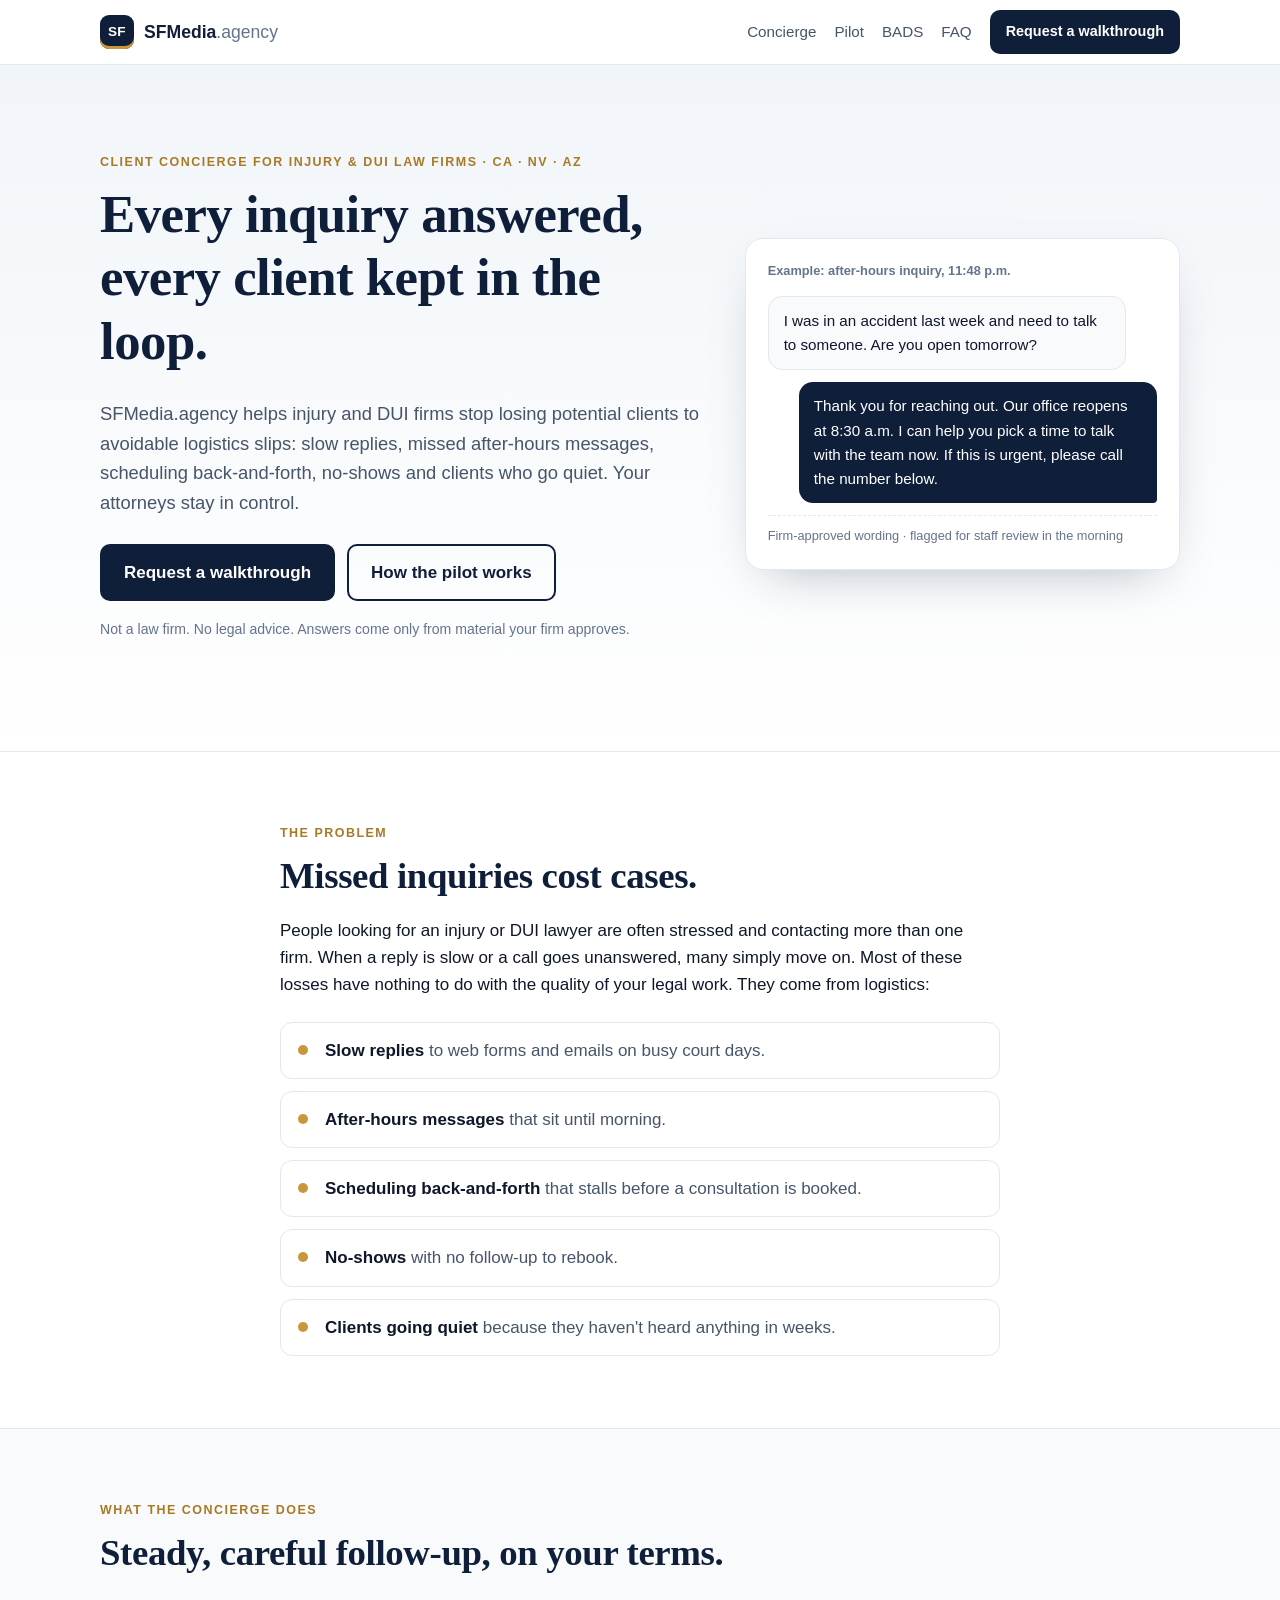
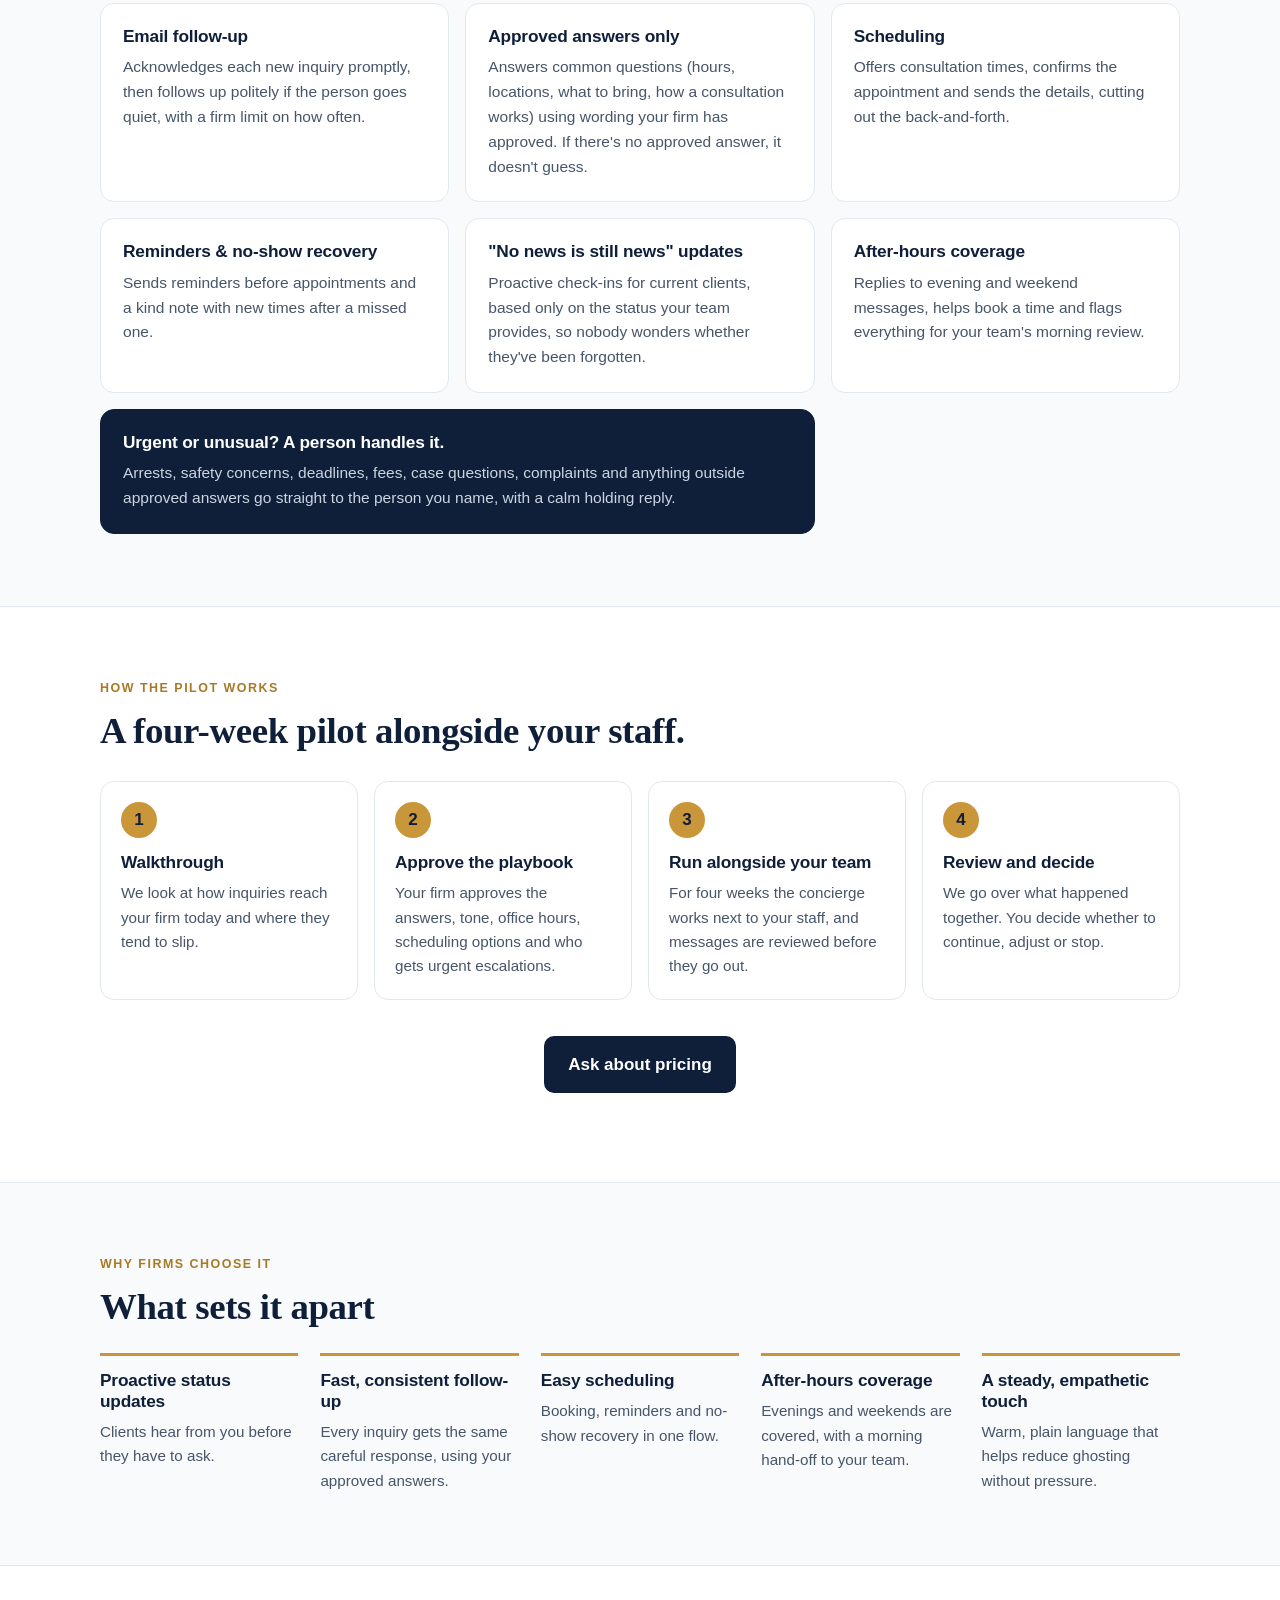
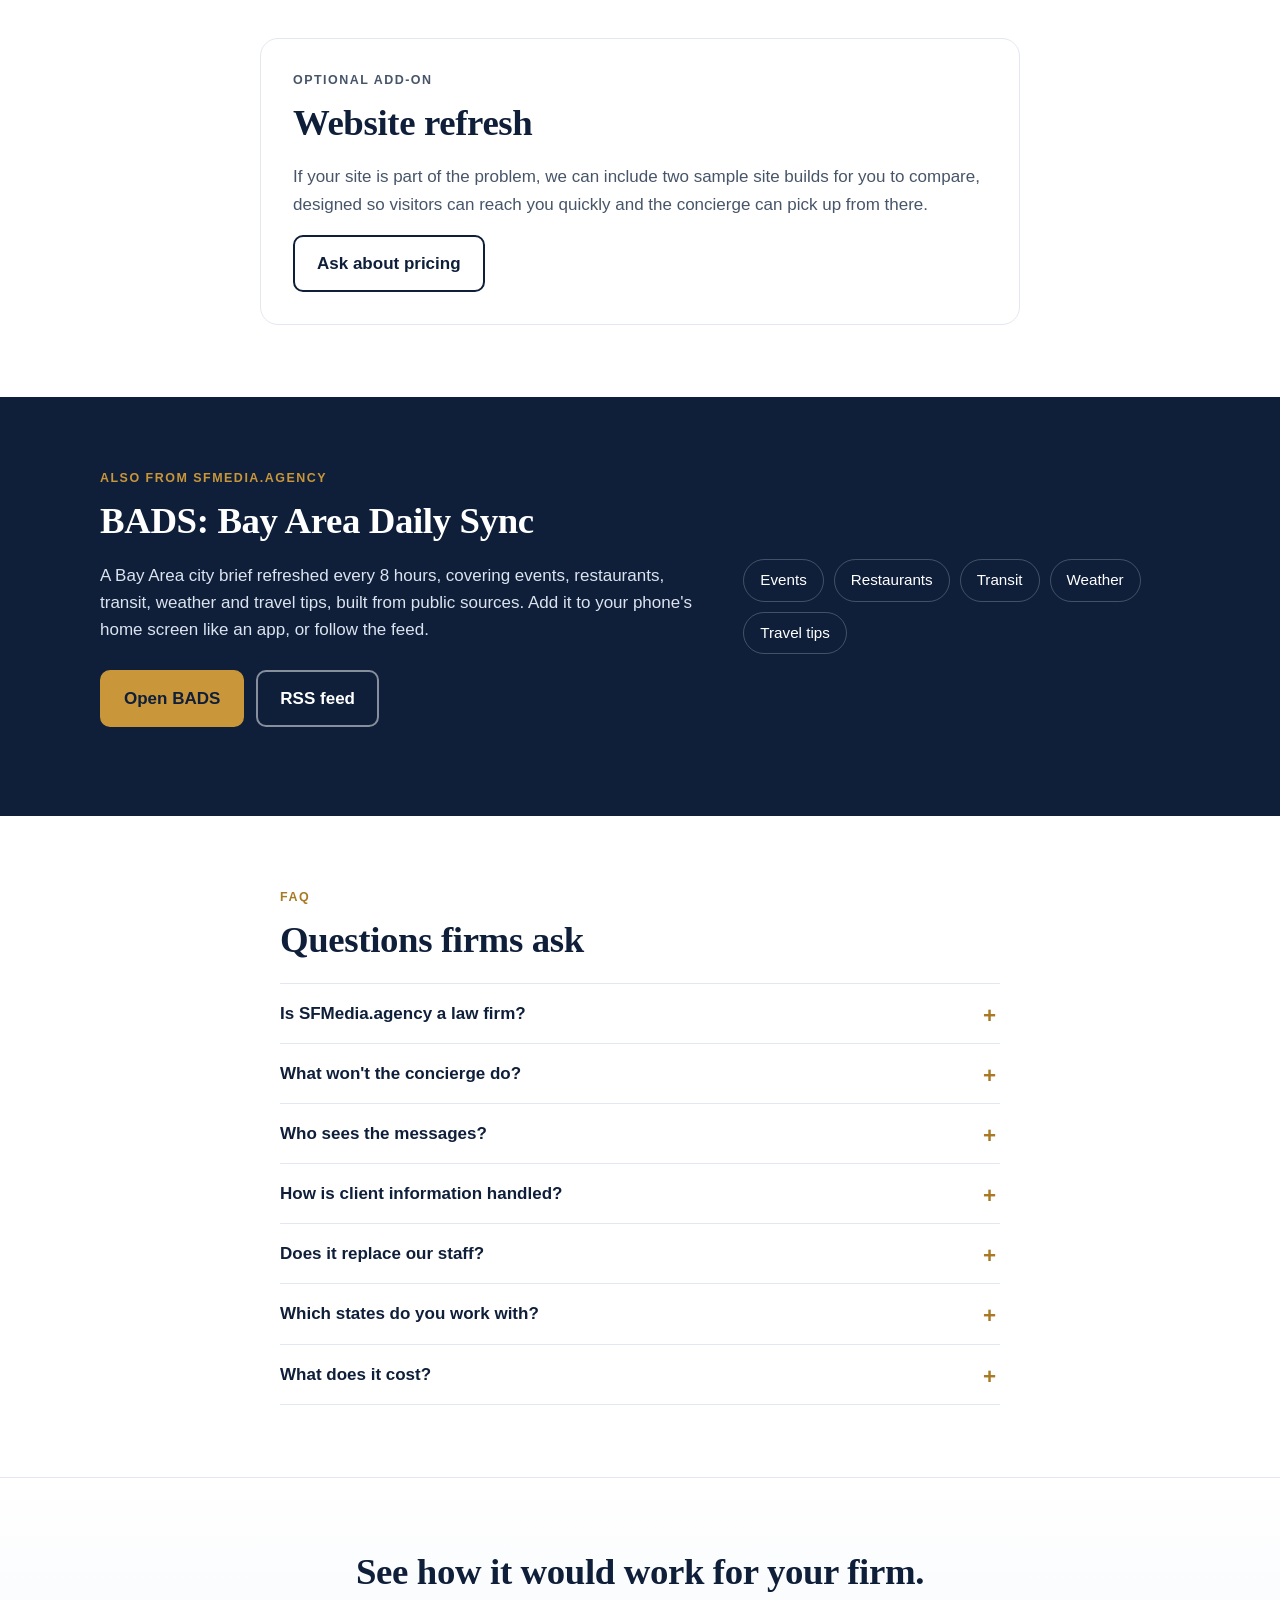
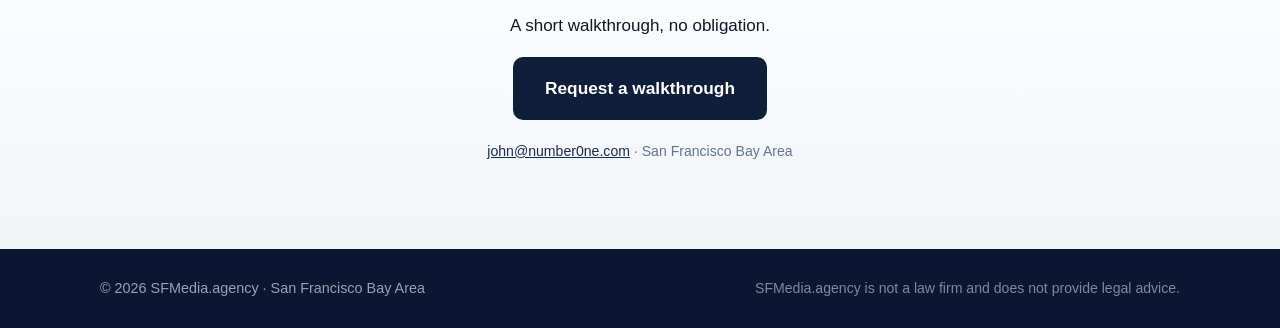
==== index.html @ b38d039f "SFMedia.agency site: concierge for injury & DUI firms, BADS" ====
<!doctype html>
<html lang="en">
<head>
<meta charset="utf-8">
<meta name="viewport" content="width=device-width, initial-scale=1">
<title>SFMedia.agency | Client concierge for injury and DUI law firms</title>
<meta name="description" content="SFMedia.agency runs a client concierge for injury and DUI law firms in California, Nevada and Arizona: fast follow-up with firm-approved answers, scheduling, reminders, no-show recovery, after-hours coverage and proactive status updates.">
<link rel="canonical" href="https://sfmedia.agency/">
<meta name="theme-color" content="#0f1f3a">
<meta property="og:type" content="website">
<meta property="og:site_name" content="SFMedia.agency">
<meta property="og:title" content="SFMedia.agency | Client concierge for injury and DUI law firms">
<meta property="og:description" content="Fewer missed inquiries, fewer no-shows, steadier client communication. Firm-approved answers, attorneys stay in control.">
<meta property="og:url" content="https://sfmedia.agency/">
<meta property="og:image" content="https://sfmedia.agency/assets/og-image.png">
<meta property="og:image:width" content="1200">
<meta property="og:image:height" content="630">
<meta name="twitter:card" content="summary_large_image">
<meta name="twitter:title" content="SFMedia.agency | Client concierge for injury and DUI law firms">
<meta name="twitter:description" content="Fewer missed inquiries, fewer no-shows, steadier client communication.">
<meta name="twitter:image" content="https://sfmedia.agency/assets/og-image.png">
<link rel="icon" href="/favicon.svg" type="image/svg+xml">
<link rel="icon" href="/favicon-32.png" sizes="32x32" type="image/png">
<link rel="apple-touch-icon" href="/apple-touch-icon.png">
<link rel="stylesheet" href="/assets/style.css">
<script type="application/ld+json">{"@context":"https://schema.org","@type":"Organization","name":"SFMedia.agency","url":"https://sfmedia.agency/","email":"mailto:john@number0ne.com","areaServed":["California","Nevada","Arizona"],"address":{"@type":"PostalAddress","addressRegion":"CA","addressLocality":"San Francisco Bay Area"}}</script>
</head>
<body>
<a class="skip" href="#main">Skip to content</a>
<header class="site-header">
  <div class="wrap nav">
    <a class="brand" href="/" aria-label="SFMedia.agency home"><span class="mark" aria-hidden="true">SF</span><span>SFMedia<span class="dim">.agency</span></span></a>
    <nav aria-label="Main">
      <a href="#concierge">Concierge</a>
      <a href="#pilot">Pilot</a>
      <a href="#bads">BADS</a>
      <a href="#faq">FAQ</a>
      <a class="btn btn-sm" href="mailto:john@number0ne.com?subject=Walkthrough%20request%3A%20client%20concierge">Request a walkthrough</a>
    </nav>
  </div>
</header>

<main id="main">
<section class="hero">
  <div class="wrap hero-grid">
    <div>
      <p class="eyebrow">Client concierge for injury &amp; DUI law firms &middot; CA &middot; NV &middot; AZ</p>
      <h1>Every inquiry answered, every client kept in the loop.</h1>
      <p class="lead">SFMedia.agency helps injury and DUI firms stop losing potential clients to avoidable logistics slips: slow replies, missed after-hours messages, scheduling back-and-forth, no-shows and clients who go quiet. Your attorneys stay in control.</p>
      <div class="cta-row">
        <a class="btn" href="mailto:john@number0ne.com?subject=Walkthrough%20request%3A%20client%20concierge&amp;body=Firm%20name%3A%0AState(s)%3A%0ABest%20time%20to%20talk%3A%0A">Request a walkthrough</a>
        <a class="btn btn-ghost" href="#pilot">How the pilot works</a>
      </div>
      <p class="fine">Not a law firm. No legal advice. Answers come only from material your firm approves.</p>
    </div>
    <aside class="hero-card" aria-label="Example of a concierge reply">
      <p class="card-label">Example: after-hours inquiry, 11:48 p.m.</p>
      <div class="bubble in">I was in an accident last week and need to talk to someone. Are you open tomorrow?</div>
      <div class="bubble out">Thank you for reaching out. Our office reopens at 8:30 a.m. I can help you pick a time to talk with the team now. If this is urgent, please call the number below.</div>
      <p class="card-foot">Firm-approved wording &middot; flagged for staff review in the morning</p>
    </aside>
  </div>
</section>

<section id="problem" class="section">
  <div class="wrap narrow">
    <p class="eyebrow">The problem</p>
    <h2>Missed inquiries cost cases.</h2>
    <p>People looking for an injury or DUI lawyer are often stressed and contacting more than one firm. When a reply is slow or a call goes unanswered, many simply move on. Most of these losses have nothing to do with the quality of your legal work. They come from logistics:</p>
    <ul class="grid-list">
      <li><strong>Slow replies</strong> to web forms and emails on busy court days.</li>
      <li><strong>After-hours messages</strong> that sit until morning.</li>
      <li><strong>Scheduling back-and-forth</strong> that stalls before a consultation is booked.</li>
      <li><strong>No-shows</strong> with no follow-up to rebook.</li>
      <li><strong>Clients going quiet</strong> because they haven't heard anything in weeks.</li>
    </ul>
  </div>
</section>

<section id="concierge" class="section alt">
  <div class="wrap">
    <p class="eyebrow">What the concierge does</p>
    <h2>Steady, careful follow-up, on your terms.</h2>
    <div class="cards">
      <article class="card"><h3>Email follow-up</h3><p>Acknowledges each new inquiry promptly, then follows up politely if the person goes quiet, with a firm limit on how often.</p></article>
      <article class="card"><h3>Approved answers only</h3><p>Answers common questions (hours, locations, what to bring, how a consultation works) using wording your firm has approved. If there's no approved answer, it doesn't guess.</p></article>
      <article class="card"><h3>Scheduling</h3><p>Offers consultation times, confirms the appointment and sends the details, cutting out the back-and-forth.</p></article>
      <article class="card"><h3>Reminders &amp; no-show recovery</h3><p>Sends reminders before appointments and a kind note with new times after a missed one.</p></article>
      <article class="card"><h3>"No news is still news" updates</h3><p>Proactive check-ins for current clients, based only on the status your team provides, so nobody wonders whether they've been forgotten.</p></article>
      <article class="card"><h3>After-hours coverage</h3><p>Replies to evening and weekend messages, helps book a time and flags everything for your team's morning review.</p></article>
      <article class="card highlight"><h3>Urgent or unusual? A person handles it.</h3><p>Arrests, safety concerns, deadlines, fees, case questions, complaints and anything outside approved answers go straight to the person you name, with a calm holding reply.</p></article>
    </div>
  </div>
</section>

<section id="pilot" class="section">
  <div class="wrap">
    <p class="eyebrow">How the pilot works</p>
    <h2>A four-week pilot alongside your staff.</h2>
    <ol class="steps">
      <li><span class="num">1</span><div><h3>Walkthrough</h3><p>We look at how inquiries reach your firm today and where they tend to slip.</p></div></li>
      <li><span class="num">2</span><div><h3>Approve the playbook</h3><p>Your firm approves the answers, tone, office hours, scheduling options and who gets urgent escalations.</p></div></li>
      <li><span class="num">3</span><div><h3>Run alongside your team</h3><p>For four weeks the concierge works next to your staff, and messages are reviewed before they go out.</p></div></li>
      <li><span class="num">4</span><div><h3>Review and decide</h3><p>We go over what happened together. You decide whether to continue, adjust or stop.</p></div></li>
    </ol>
    <p class="center"><a class="btn" href="mailto:john@number0ne.com?subject=Pilot%20question%3A%20client%20concierge">Ask about pricing</a></p>
  </div>
</section>

<section id="why" class="section alt">
  <div class="wrap">
    <p class="eyebrow">Why firms choose it</p>
    <h2>What sets it apart</h2>
    <div class="diff">
      <div><h3>Proactive status updates</h3><p>Clients hear from you before they have to ask.</p></div>
      <div><h3>Fast, consistent follow-up</h3><p>Every inquiry gets the same careful response, using your approved answers.</p></div>
      <div><h3>Easy scheduling</h3><p>Booking, reminders and no-show recovery in one flow.</p></div>
      <div><h3>After-hours coverage</h3><p>Evenings and weekends are covered, with a morning hand-off to your team.</p></div>
      <div><h3>A steady, empathetic touch</h3><p>Warm, plain language that helps reduce ghosting without pressure.</p></div>
    </div>
  </div>
</section>

<section id="websites" class="section">
  <div class="wrap narrow addon">
    <p class="eyebrow">Optional add-on</p>
    <h2>Website refresh</h2>
    <p>If your site is part of the problem, we can include two sample site builds for you to compare, designed so visitors can reach you quickly and the concierge can pick up from there.</p>
    <a class="btn btn-ghost" href="mailto:john@number0ne.com?subject=Website%20add-on%20question">Ask about pricing</a>
  </div>
</section>

<section id="bads" class="section dark">
  <div class="wrap bads">
    <div>
      <p class="eyebrow light">Also from SFMedia.agency</p>
      <h2>BADS: Bay Area Daily Sync</h2>
      <p>A Bay Area city brief refreshed every 8 hours, covering events, restaurants, transit, weather and travel tips, built from public sources. Add it to your phone's home screen like an app, or follow the feed.</p>
      <div class="cta-row">
        <a class="btn btn-light" href="https://bads.venuex.net/">Open BADS</a>
        <a class="btn btn-ghost-light" href="https://bads.venuex.net/feed.xml">RSS feed</a>
      </div>
    </div>
    <ul class="bads-list">
      <li>Events</li><li>Restaurants</li><li>Transit</li><li>Weather</li><li>Travel tips</li>
    </ul>
  </div>
</section>

<section id="faq" class="section">
  <div class="wrap narrow">
    <p class="eyebrow">FAQ</p>
    <h2>Questions firms ask</h2>
    <details><summary>Is SFMedia.agency a law firm?</summary><p>No. SFMedia.agency is not a law firm and does not give legal advice. The concierge handles communication logistics; your firm's attorneys stay in control of every legal matter.</p></details>
    <details><summary>What won't the concierge do?</summary><p>It won't give legal advice, evaluate cases, predict outcomes, discuss fees or retainer terms, or mention deadlines. It won't claim to be an attorney or staff member, and it says it is an automated assistant if asked. Anything like that goes to a person at your firm.</p></details>
    <details><summary>Who sees the messages?</summary><p>Your firm's designated staff and the SFMedia.agency team running your pilot. During the pilot, messages are reviewed before they go out. Every action is logged so your firm can see what was sent and when.</p></details>
    <details><summary>How is client information handled?</summary><p>The concierge only contacts people who reached out to your firm or are your current clients, and it stops immediately when someone asks. It uses only the information needed to reply and schedule. We'll walk through how data is stored and accessed during the walkthrough so your firm can confirm it fits your own policies and bar rules.</p></details>
    <details><summary>Does it replace our staff?</summary><p>No. It runs alongside your team, handles routine follow-up and hands anything urgent or unusual to a person.</p></details>
    <details><summary>Which states do you work with?</summary><p>Injury and DUI firms in California, Nevada and Arizona.</p></details>
    <details><summary>What does it cost?</summary><p>Pricing depends on your firm's volume and setup. <a href="mailto:john@number0ne.com?subject=Pricing%20question%3A%20client%20concierge">Ask about pricing</a>.</p></details>
  </div>
</section>

<section id="contact" class="section contact">
  <div class="wrap narrow center">
    <h2>See how it would work for your firm.</h2>
    <p>A short walkthrough, no obligation.</p>
    <a class="btn btn-lg" href="mailto:john@number0ne.com?subject=Walkthrough%20request%3A%20client%20concierge&amp;body=Firm%20name%3A%0AState(s)%3A%0ABest%20time%20to%20talk%3A%0A">Request a walkthrough</a>
    <p class="fine"><a href="mailto:john@number0ne.com">john@number0ne.com</a> &middot; San Francisco Bay Area</p>
  </div>
</section>
</main>

<footer class="site-footer">
  <div class="wrap foot">
    <p>&copy; 2026 SFMedia.agency &middot; San Francisco Bay Area</p>
    <p class="fine">SFMedia.agency is not a law firm and does not provide legal advice.</p>
  </div>
</footer>
</body>
</html>
---- assets/style.css ----
:root{--navy:#0f1f3a;--navy2:#172b4d;--slate:#475569;--slate2:#64748b;--line:#e2e8f0;--bg:#f8fafc;--ink:#0f172a;--accent:#c9963a;--accent-d:#a87a26;--r:14px}
*{box-sizing:border-box}
html{scroll-behavior:smooth;-webkit-text-size-adjust:100%}
body{margin:0;font-family:-apple-system,BlinkMacSystemFont,"Segoe UI",Roboto,"Helvetica Neue",Arial,sans-serif;color:var(--ink);background:#fff;line-height:1.6;font-size:17px}
h1,h2,h3{line-height:1.2;margin:0 0 .5em;color:var(--navy);letter-spacing:-.01em}
h1{font-family:Georgia,"Times New Roman",serif;font-size:clamp(2rem,5.5vw,3.3rem);font-weight:700}
h2{font-family:Georgia,"Times New Roman",serif;font-size:clamp(1.6rem,3.6vw,2.3rem)}
h3{font-size:1.08rem}
p{margin:0 0 1em}
a{color:var(--navy2)}
.wrap{max-width:1120px;margin:0 auto;padding:0 20px}
.narrow{max-width:760px}
.center{text-align:center}
.skip{position:absolute;left:-999px}.skip:focus{left:10px;top:10px;background:#fff;padding:8px;z-index:9}
.site-header{position:sticky;top:0;z-index:5;background:rgba(255,255,255,.94);backdrop-filter:saturate(1.4) blur(8px);border-bottom:1px solid var(--line)}
.nav{display:flex;align-items:center;justify-content:space-between;gap:12px;min-height:64px}
.brand{display:flex;align-items:center;gap:10px;font-weight:700;color:var(--navy);text-decoration:none;font-size:1.1rem}
.brand .dim{color:var(--slate2);font-weight:500}
.mark{display:inline-grid;place-items:center;width:34px;height:34px;border-radius:9px;background:var(--navy);color:#fff;font-size:.85rem;letter-spacing:.02em;box-shadow:inset 0 -3px 0 var(--accent)}
nav{display:flex;align-items:center;gap:18px}
nav a{color:var(--slate);text-decoration:none;font-size:.95rem}
nav a:hover{color:var(--navy)}
nav a:not(.btn){display:none}
@media(min-width:820px){nav a:not(.btn){display:inline}}
.btn{display:inline-block;background:var(--navy);color:#fff;text-decoration:none;font-weight:600;padding:13px 22px;border-radius:10px;border:2px solid var(--navy);transition:background .15s,border-color .15s}
.btn:hover{background:var(--navy2);border-color:var(--navy2)}
.btn-sm{padding:8px 14px;font-size:.9rem;color:#fff!important}
.btn-lg{padding:16px 30px;font-size:1.08rem}
.btn-ghost{background:transparent;color:var(--navy)}
.btn-ghost:hover{background:var(--bg);border-color:var(--navy)}
.btn-light{background:var(--accent);border-color:var(--accent);color:var(--navy)}
.btn-light:hover{background:#d8a64a;border-color:#d8a64a}
.btn-ghost-light{background:transparent;border-color:rgba(255,255,255,.5);color:#fff}
.btn-ghost-light:hover{border-color:#fff;background:rgba(255,255,255,.06)}
.cta-row{display:flex;flex-wrap:wrap;gap:12px;margin:1.6em 0 1em}
.eyebrow{text-transform:uppercase;letter-spacing:.12em;font-size:.78rem;font-weight:700;color:var(--accent-d);margin-bottom:.8em}
.eyebrow.light{color:var(--accent)}
.fine{font-size:.88rem;color:var(--slate2)}
.lead{font-size:1.15rem;color:var(--slate)}
.hero{background:linear-gradient(180deg,#f1f5f9 0%,#fff 100%);padding:56px 0 64px;border-bottom:1px solid var(--line)}
.hero-grid{display:grid;gap:40px;align-items:center}
@media(min-width:900px){.hero-grid{grid-template-columns:1.25fr .9fr}.hero{padding:88px 0 96px}}
.hero-card{background:#fff;border:1px solid var(--line);border-radius:18px;padding:22px;box-shadow:0 20px 50px -24px rgba(15,31,58,.35)}
.card-label{font-size:.8rem;font-weight:600;color:var(--slate2);margin-bottom:14px}
.bubble{padding:12px 15px;border-radius:14px;margin-bottom:12px;font-size:.95rem;max-width:92%}
.bubble.in{background:var(--bg);border:1px solid var(--line);color:var(--ink)}
.bubble.out{background:var(--navy);color:#fff;margin-left:auto;border-bottom-right-radius:4px}
.card-foot{font-size:.8rem;color:var(--slate2);margin:6px 0 0;border-top:1px dashed var(--line);padding-top:10px}
.section{padding:72px 0}
.section.alt{background:var(--bg);border-top:1px solid var(--line);border-bottom:1px solid var(--line)}
.grid-list{list-style:none;padding:0;margin:1.4em 0 0;display:grid;gap:12px}
.grid-list li{padding:14px 16px 14px 44px;border:1px solid var(--line);border-radius:12px;position:relative;color:var(--slate)}
.grid-list li:before{content:"";position:absolute;left:17px;top:22px;width:10px;height:10px;border-radius:50%;background:var(--accent)}
.grid-list strong{color:var(--ink)}
.cards{display:grid;gap:16px;margin-top:28px}
@media(min-width:640px){.cards{grid-template-columns:1fr 1fr}}
@media(min-width:980px){.cards{grid-template-columns:repeat(3,1fr)}}
.card{background:#fff;border:1px solid var(--line);border-radius:var(--r);padding:22px}
.card p{color:var(--slate);margin:0;font-size:.97rem}
.card.highlight{background:var(--navy);border-color:var(--navy)}
.card.highlight h3{color:#fff}.card.highlight p{color:#cbd5e1}
@media(min-width:980px){.card.highlight{grid-column:span 2}}
.steps{list-style:none;padding:0;margin:28px 0 36px;display:grid;gap:16px}
@media(min-width:820px){.steps{grid-template-columns:repeat(4,1fr)}}
.steps li{display:flex;gap:14px;align-items:flex-start;border:1px solid var(--line);border-radius:var(--r);padding:20px}
@media(min-width:820px){.steps li{flex-direction:column}}
.steps p{color:var(--slate);margin:0;font-size:.95rem}
.num{flex:none;display:grid;place-items:center;width:36px;height:36px;border-radius:50%;background:var(--accent);color:var(--navy);font-weight:800}
.diff{display:grid;gap:22px;margin-top:24px}
@media(min-width:720px){.diff{grid-template-columns:repeat(2,1fr)}}
@media(min-width:1000px){.diff{grid-template-columns:repeat(5,1fr)}}
.diff div{border-top:3px solid var(--accent);padding-top:14px}
.diff p{color:var(--slate);font-size:.95rem;margin:0}
.addon{border:1px solid var(--line);border-radius:18px;padding:32px}
.addon p{color:var(--slate)}
.dark{background:var(--navy);color:#dbe3ef}
.dark h2{color:#fff}
.bads{display:grid;gap:32px;align-items:center}
@media(min-width:900px){.bads{grid-template-columns:1.4fr 1fr}}
.bads-list{list-style:none;margin:0;padding:0;display:flex;flex-wrap:wrap;gap:10px}
.bads-list li{border:1px solid rgba(255,255,255,.22);border-radius:999px;padding:8px 16px;font-size:.95rem;color:#fff}
details{border-bottom:1px solid var(--line);padding:16px 0}
details:first-of-type{border-top:1px solid var(--line);margin-top:20px}
summary{cursor:pointer;font-weight:600;color:var(--navy);list-style:none;position:relative;padding-right:30px}
summary::-webkit-details-marker{display:none}
summary:after{content:"+";position:absolute;right:4px;top:-2px;font-size:1.4rem;color:var(--accent-d)}
details[open] summary:after{content:"\2212"}
details p{color:var(--slate);margin:.7em 0 0}
.contact{background:linear-gradient(180deg,#fff,#f1f5f9);border-top:1px solid var(--line)}
.contact .fine{margin-top:1.4em}
.site-footer{background:#0b1730;color:#94a3b8;padding:28px 0;font-size:.9rem}
.foot{display:flex;flex-wrap:wrap;justify-content:space-between;gap:8px}
.foot p{margin:0}.site-footer .fine{color:#7c8aa0}
:focus-visible{outline:3px solid var(--accent);outline-offset:2px}
@media(prefers-reduced-motion:reduce){html{scroll-behavior:auto}}
.btn-sm{white-space:nowrap}
@media(max-width:420px){.btn-sm{padding:8px 11px;font-size:.82rem}.brand{font-size:1rem}.mark{width:30px;height:30px}}
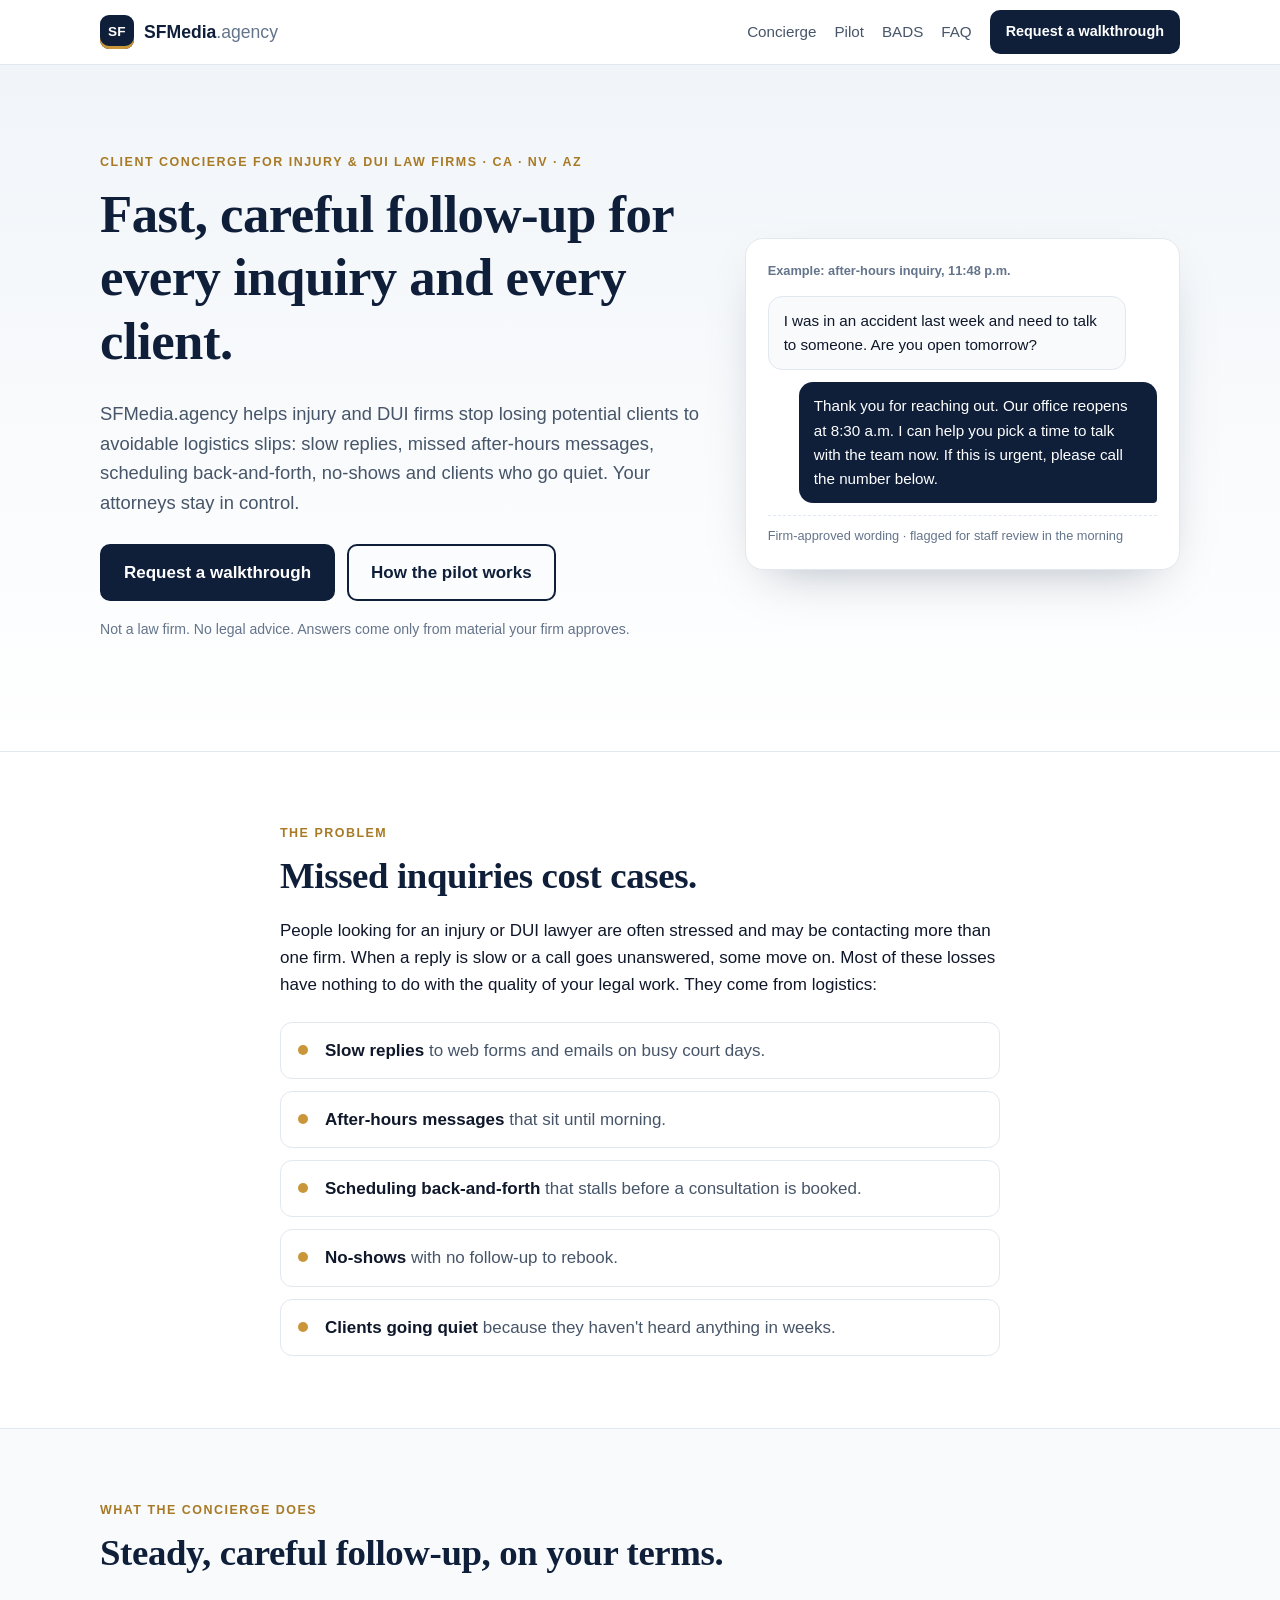
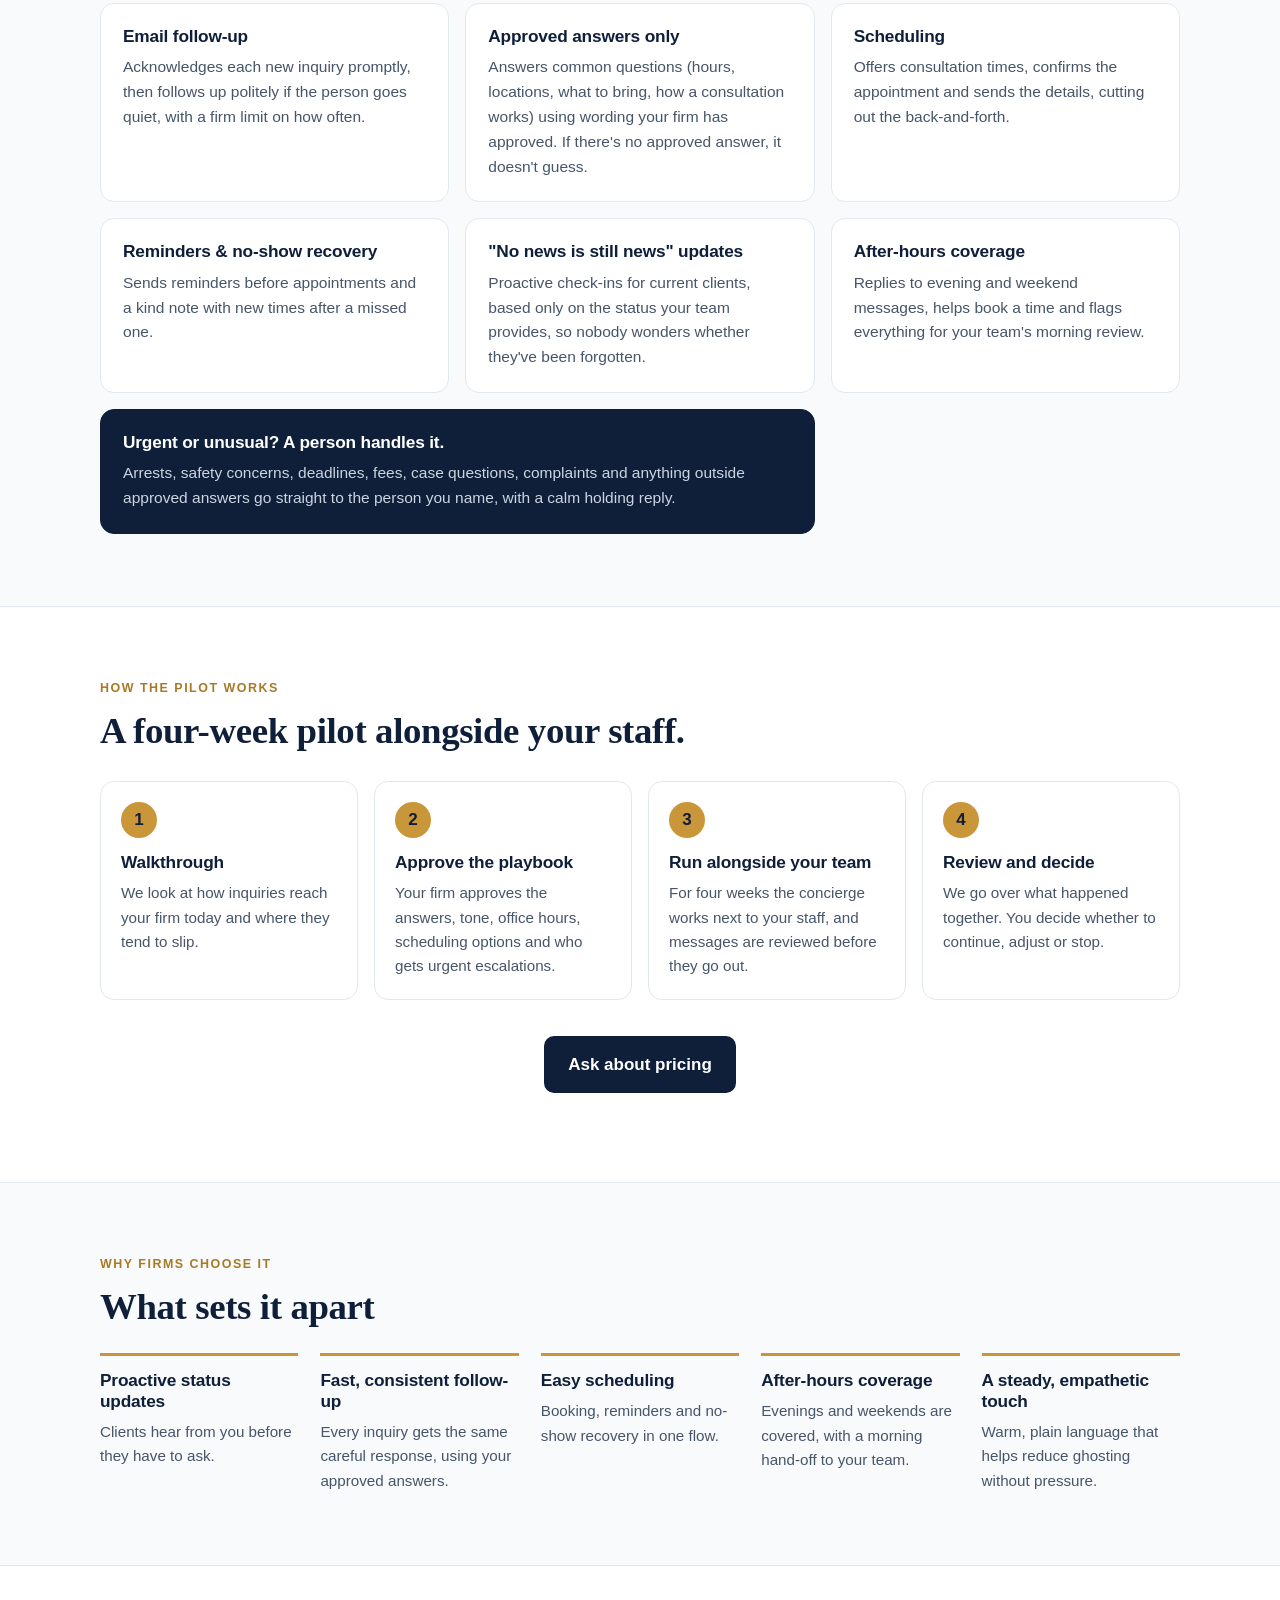
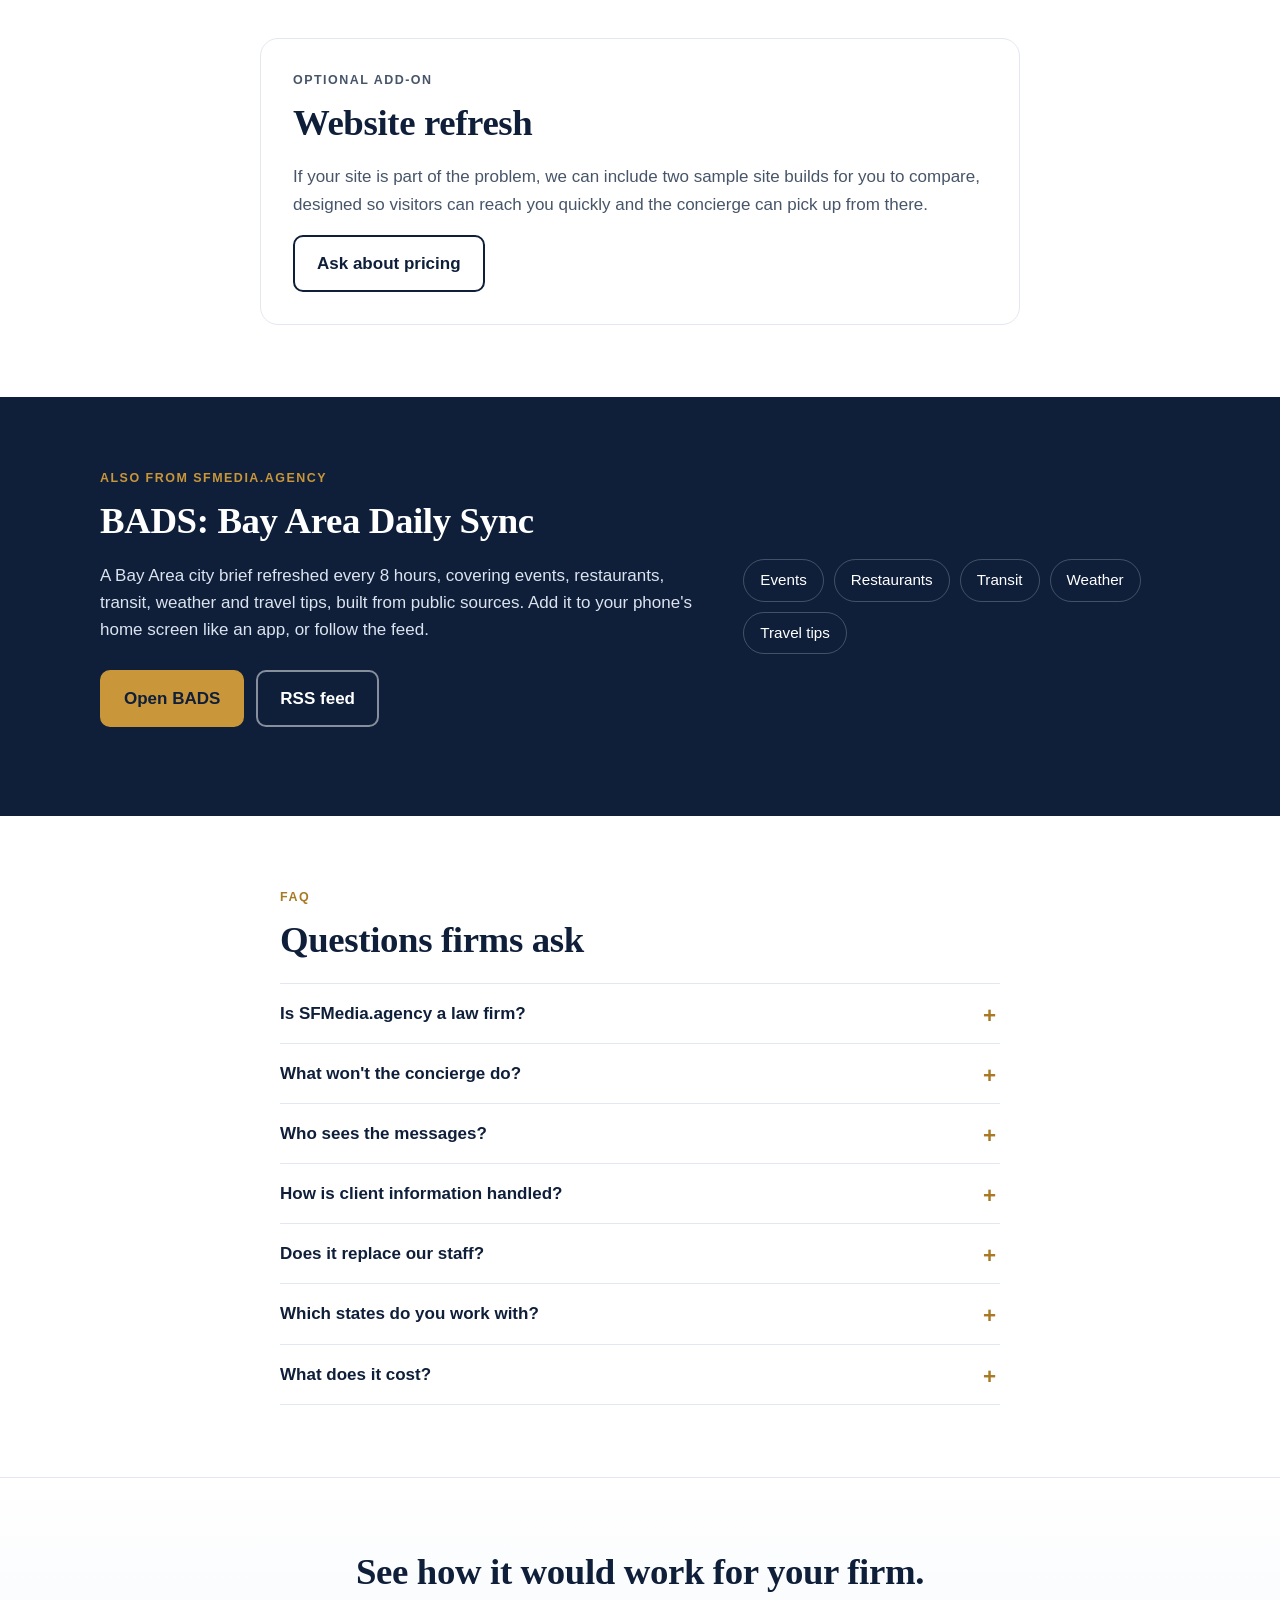
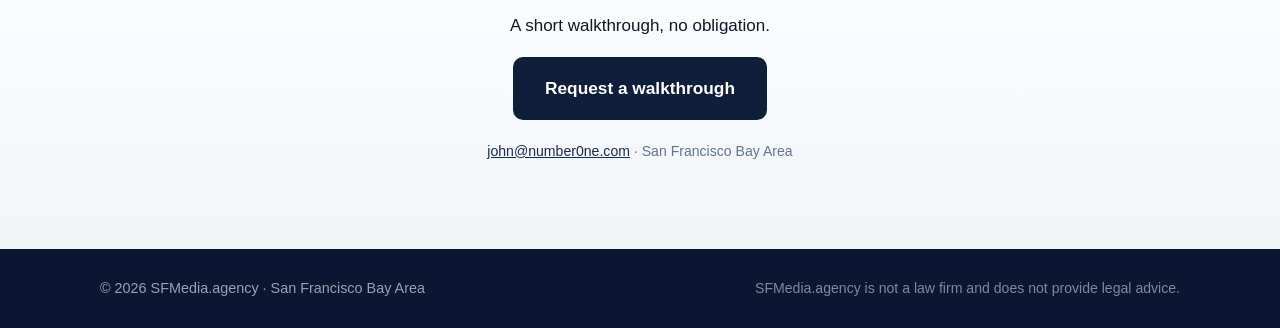
==== commit d40ebd7f: "Soften hero and problem copy" ====
--- a/index.html
+++ b/index.html
@@ -45,7 +45,7 @@
   <div class="wrap hero-grid">
     <div>
       <p class="eyebrow">Client concierge for injury &amp; DUI law firms &middot; CA &middot; NV &middot; AZ</p>
-      <h1>Every inquiry answered, every client kept in the loop.</h1>
+      <h1>Fast, careful follow-up for every inquiry and every client.</h1>
       <p class="lead">SFMedia.agency helps injury and DUI firms stop losing potential clients to avoidable logistics slips: slow replies, missed after-hours messages, scheduling back-and-forth, no-shows and clients who go quiet. Your attorneys stay in control.</p>
       <div class="cta-row">
         <a class="btn" href="mailto:john@number0ne.com?subject=Walkthrough%20request%3A%20client%20concierge&amp;body=Firm%20name%3A%0AState(s)%3A%0ABest%20time%20to%20talk%3A%0A">Request a walkthrough</a>
@@ -66,7 +66,7 @@
   <div class="wrap narrow">
     <p class="eyebrow">The problem</p>
     <h2>Missed inquiries cost cases.</h2>
-    <p>People looking for an injury or DUI lawyer are often stressed and contacting more than one firm. When a reply is slow or a call goes unanswered, many simply move on. Most of these losses have nothing to do with the quality of your legal work. They come from logistics:</p>
+    <p>People looking for an injury or DUI lawyer are often stressed and may be contacting more than one firm. When a reply is slow or a call goes unanswered, some move on. Most of these losses have nothing to do with the quality of your legal work. They come from logistics:</p>
     <ul class="grid-list">
       <li><strong>Slow replies</strong> to web forms and emails on busy court days.</li>
       <li><strong>After-hours messages</strong> that sit until morning.</li>
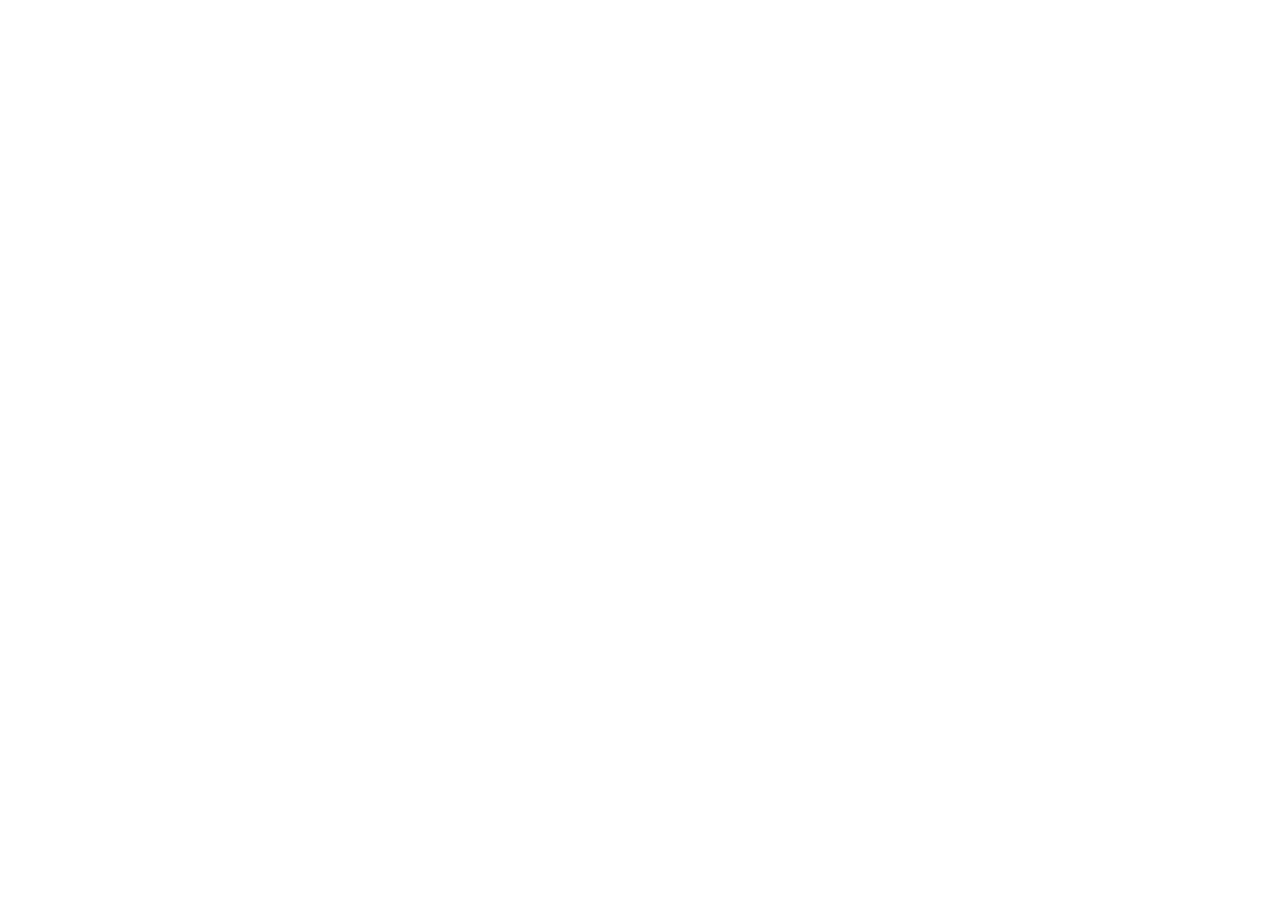
==== commit 054fdc6e: "Redirect sfmedia.agency to bamedia.agency" ====
--- a/index.html
+++ b/index.html
@@ -1,181 +1 @@
-<!doctype html>
-<html lang="en">
-<head>
-<meta charset="utf-8">
-<meta name="viewport" content="width=device-width, initial-scale=1">
-<title>SFMedia.agency | Client concierge for injury and DUI law firms</title>
-<meta name="description" content="SFMedia.agency runs a client concierge for injury and DUI law firms in California, Nevada and Arizona: fast follow-up with firm-approved answers, scheduling, reminders, no-show recovery, after-hours coverage and proactive status updates.">
-<link rel="canonical" href="https://sfmedia.agency/">
-<meta name="theme-color" content="#0f1f3a">
-<meta property="og:type" content="website">
-<meta property="og:site_name" content="SFMedia.agency">
-<meta property="og:title" content="SFMedia.agency | Client concierge for injury and DUI law firms">
-<meta property="og:description" content="Fewer missed inquiries, fewer no-shows, steadier client communication. Firm-approved answers, attorneys stay in control.">
-<meta property="og:url" content="https://sfmedia.agency/">
-<meta property="og:image" content="https://sfmedia.agency/assets/og-image.png">
-<meta property="og:image:width" content="1200">
-<meta property="og:image:height" content="630">
-<meta name="twitter:card" content="summary_large_image">
-<meta name="twitter:title" content="SFMedia.agency | Client concierge for injury and DUI law firms">
-<meta name="twitter:description" content="Fewer missed inquiries, fewer no-shows, steadier client communication.">
-<meta name="twitter:image" content="https://sfmedia.agency/assets/og-image.png">
-<link rel="icon" href="/favicon.svg" type="image/svg+xml">
-<link rel="icon" href="/favicon-32.png" sizes="32x32" type="image/png">
-<link rel="apple-touch-icon" href="/apple-touch-icon.png">
-<link rel="stylesheet" href="/assets/style.css">
-<script type="application/ld+json">{"@context":"https://schema.org","@type":"Organization","name":"SFMedia.agency","url":"https://sfmedia.agency/","email":"mailto:john@number0ne.com","areaServed":["California","Nevada","Arizona"],"address":{"@type":"PostalAddress","addressRegion":"CA","addressLocality":"San Francisco Bay Area"}}</script>
-</head>
-<body>
-<a class="skip" href="#main">Skip to content</a>
-<header class="site-header">
-  <div class="wrap nav">
-    <a class="brand" href="/" aria-label="SFMedia.agency home"><span class="mark" aria-hidden="true">SF</span><span>SFMedia<span class="dim">.agency</span></span></a>
-    <nav aria-label="Main">
-      <a href="#concierge">Concierge</a>
-      <a href="#pilot">Pilot</a>
-      <a href="#bads">BADS</a>
-      <a href="#faq">FAQ</a>
-      <a class="btn btn-sm" href="mailto:john@number0ne.com?subject=Walkthrough%20request%3A%20client%20concierge">Request a walkthrough</a>
-    </nav>
-  </div>
-</header>
-
-<main id="main">
-<section class="hero">
-  <div class="wrap hero-grid">
-    <div>
-      <p class="eyebrow">Client concierge for injury &amp; DUI law firms &middot; CA &middot; NV &middot; AZ</p>
-      <h1>Fast, careful follow-up for every inquiry and every client.</h1>
-      <p class="lead">SFMedia.agency helps injury and DUI firms stop losing potential clients to avoidable logistics slips: slow replies, missed after-hours messages, scheduling back-and-forth, no-shows and clients who go quiet. Your attorneys stay in control.</p>
-      <div class="cta-row">
-        <a class="btn" href="mailto:john@number0ne.com?subject=Walkthrough%20request%3A%20client%20concierge&amp;body=Firm%20name%3A%0AState(s)%3A%0ABest%20time%20to%20talk%3A%0A">Request a walkthrough</a>
-        <a class="btn btn-ghost" href="#pilot">How the pilot works</a>
-      </div>
-      <p class="fine">Not a law firm. No legal advice. Answers come only from material your firm approves.</p>
-    </div>
-    <aside class="hero-card" aria-label="Example of a concierge reply">
-      <p class="card-label">Example: after-hours inquiry, 11:48 p.m.</p>
-      <div class="bubble in">I was in an accident last week and need to talk to someone. Are you open tomorrow?</div>
-      <div class="bubble out">Thank you for reaching out. Our office reopens at 8:30 a.m. I can help you pick a time to talk with the team now. If this is urgent, please call the number below.</div>
-      <p class="card-foot">Firm-approved wording &middot; flagged for staff review in the morning</p>
-    </aside>
-  </div>
-</section>
-
-<section id="problem" class="section">
-  <div class="wrap narrow">
-    <p class="eyebrow">The problem</p>
-    <h2>Missed inquiries cost cases.</h2>
-    <p>People looking for an injury or DUI lawyer are often stressed and may be contacting more than one firm. When a reply is slow or a call goes unanswered, some move on. Most of these losses have nothing to do with the quality of your legal work. They come from logistics:</p>
-    <ul class="grid-list">
-      <li><strong>Slow replies</strong> to web forms and emails on busy court days.</li>
-      <li><strong>After-hours messages</strong> that sit until morning.</li>
-      <li><strong>Scheduling back-and-forth</strong> that stalls before a consultation is booked.</li>
-      <li><strong>No-shows</strong> with no follow-up to rebook.</li>
-      <li><strong>Clients going quiet</strong> because they haven't heard anything in weeks.</li>
-    </ul>
-  </div>
-</section>
-
-<section id="concierge" class="section alt">
-  <div class="wrap">
-    <p class="eyebrow">What the concierge does</p>
-    <h2>Steady, careful follow-up, on your terms.</h2>
-    <div class="cards">
-      <article class="card"><h3>Email follow-up</h3><p>Acknowledges each new inquiry promptly, then follows up politely if the person goes quiet, with a firm limit on how often.</p></article>
-      <article class="card"><h3>Approved answers only</h3><p>Answers common questions (hours, locations, what to bring, how a consultation works) using wording your firm has approved. If there's no approved answer, it doesn't guess.</p></article>
-      <article class="card"><h3>Scheduling</h3><p>Offers consultation times, confirms the appointment and sends the details, cutting out the back-and-forth.</p></article>
-      <article class="card"><h3>Reminders &amp; no-show recovery</h3><p>Sends reminders before appointments and a kind note with new times after a missed one.</p></article>
-      <article class="card"><h3>"No news is still news" updates</h3><p>Proactive check-ins for current clients, based only on the status your team provides, so nobody wonders whether they've been forgotten.</p></article>
-      <article class="card"><h3>After-hours coverage</h3><p>Replies to evening and weekend messages, helps book a time and flags everything for your team's morning review.</p></article>
-      <article class="card highlight"><h3>Urgent or unusual? A person handles it.</h3><p>Arrests, safety concerns, deadlines, fees, case questions, complaints and anything outside approved answers go straight to the person you name, with a calm holding reply.</p></article>
-    </div>
-  </div>
-</section>
-
-<section id="pilot" class="section">
-  <div class="wrap">
-    <p class="eyebrow">How the pilot works</p>
-    <h2>A four-week pilot alongside your staff.</h2>
-    <ol class="steps">
-      <li><span class="num">1</span><div><h3>Walkthrough</h3><p>We look at how inquiries reach your firm today and where they tend to slip.</p></div></li>
-      <li><span class="num">2</span><div><h3>Approve the playbook</h3><p>Your firm approves the answers, tone, office hours, scheduling options and who gets urgent escalations.</p></div></li>
-      <li><span class="num">3</span><div><h3>Run alongside your team</h3><p>For four weeks the concierge works next to your staff, and messages are reviewed before they go out.</p></div></li>
-      <li><span class="num">4</span><div><h3>Review and decide</h3><p>We go over what happened together. You decide whether to continue, adjust or stop.</p></div></li>
-    </ol>
-    <p class="center"><a class="btn" href="mailto:john@number0ne.com?subject=Pilot%20question%3A%20client%20concierge">Ask about pricing</a></p>
-  </div>
-</section>
-
-<section id="why" class="section alt">
-  <div class="wrap">
-    <p class="eyebrow">Why firms choose it</p>
-    <h2>What sets it apart</h2>
-    <div class="diff">
-      <div><h3>Proactive status updates</h3><p>Clients hear from you before they have to ask.</p></div>
-      <div><h3>Fast, consistent follow-up</h3><p>Every inquiry gets the same careful response, using your approved answers.</p></div>
-      <div><h3>Easy scheduling</h3><p>Booking, reminders and no-show recovery in one flow.</p></div>
-      <div><h3>After-hours coverage</h3><p>Evenings and weekends are covered, with a morning hand-off to your team.</p></div>
-      <div><h3>A steady, empathetic touch</h3><p>Warm, plain language that helps reduce ghosting without pressure.</p></div>
-    </div>
-  </div>
-</section>
-
-<section id="websites" class="section">
-  <div class="wrap narrow addon">
-    <p class="eyebrow">Optional add-on</p>
-    <h2>Website refresh</h2>
-    <p>If your site is part of the problem, we can include two sample site builds for you to compare, designed so visitors can reach you quickly and the concierge can pick up from there.</p>
-    <a class="btn btn-ghost" href="mailto:john@number0ne.com?subject=Website%20add-on%20question">Ask about pricing</a>
-  </div>
-</section>
-
-<section id="bads" class="section dark">
-  <div class="wrap bads">
-    <div>
-      <p class="eyebrow light">Also from SFMedia.agency</p>
-      <h2>BADS: Bay Area Daily Sync</h2>
-      <p>A Bay Area city brief refreshed every 8 hours, covering events, restaurants, transit, weather and travel tips, built from public sources. Add it to your phone's home screen like an app, or follow the feed.</p>
-      <div class="cta-row">
-        <a class="btn btn-light" href="https://bads.venuex.net/">Open BADS</a>
-        <a class="btn btn-ghost-light" href="https://bads.venuex.net/feed.xml">RSS feed</a>
-      </div>
-    </div>
-    <ul class="bads-list">
-      <li>Events</li><li>Restaurants</li><li>Transit</li><li>Weather</li><li>Travel tips</li>
-    </ul>
-  </div>
-</section>
-
-<section id="faq" class="section">
-  <div class="wrap narrow">
-    <p class="eyebrow">FAQ</p>
-    <h2>Questions firms ask</h2>
-    <details><summary>Is SFMedia.agency a law firm?</summary><p>No. SFMedia.agency is not a law firm and does not give legal advice. The concierge handles communication logistics; your firm's attorneys stay in control of every legal matter.</p></details>
-    <details><summary>What won't the concierge do?</summary><p>It won't give legal advice, evaluate cases, predict outcomes, discuss fees or retainer terms, or mention deadlines. It won't claim to be an attorney or staff member, and it says it is an automated assistant if asked. Anything like that goes to a person at your firm.</p></details>
-    <details><summary>Who sees the messages?</summary><p>Your firm's designated staff and the SFMedia.agency team running your pilot. During the pilot, messages are reviewed before they go out. Every action is logged so your firm can see what was sent and when.</p></details>
-    <details><summary>How is client information handled?</summary><p>The concierge only contacts people who reached out to your firm or are your current clients, and it stops immediately when someone asks. It uses only the information needed to reply and schedule. We'll walk through how data is stored and accessed during the walkthrough so your firm can confirm it fits your own policies and bar rules.</p></details>
-    <details><summary>Does it replace our staff?</summary><p>No. It runs alongside your team, handles routine follow-up and hands anything urgent or unusual to a person.</p></details>
-    <details><summary>Which states do you work with?</summary><p>Injury and DUI firms in California, Nevada and Arizona.</p></details>
-    <details><summary>What does it cost?</summary><p>Pricing depends on your firm's volume and setup. <a href="mailto:john@number0ne.com?subject=Pricing%20question%3A%20client%20concierge">Ask about pricing</a>.</p></details>
-  </div>
-</section>
-
-<section id="contact" class="section contact">
-  <div class="wrap narrow center">
-    <h2>See how it would work for your firm.</h2>
-    <p>A short walkthrough, no obligation.</p>
-    <a class="btn btn-lg" href="mailto:john@number0ne.com?subject=Walkthrough%20request%3A%20client%20concierge&amp;body=Firm%20name%3A%0AState(s)%3A%0ABest%20time%20to%20talk%3A%0A">Request a walkthrough</a>
-    <p class="fine"><a href="mailto:john@number0ne.com">john@number0ne.com</a> &middot; San Francisco Bay Area</p>
-  </div>
-</section>
-</main>
-
-<footer class="site-footer">
-  <div class="wrap foot">
-    <p>&copy; 2026 SFMedia.agency &middot; San Francisco Bay Area</p>
-    <p class="fine">SFMedia.agency is not a law firm and does not provide legal advice.</p>
-  </div>
-</footer>
-</body>
-</html>
+<!doctype html><html lang="en"><head><meta charset="utf-8"><title>Moved to Bay Area Media</title><meta name="robots" content="noindex"><link rel="canonical" href="https://bamedia.agency/law/"><meta http-equiv="refresh" content="0; url=https://bamedia.agency/law/"><script>location.replace("https://bamedia.agency/law/")</script></head><body><p>This site has moved to <a href="https://bamedia.agency/law/">Bay Area Media</a>.</p></body></html>
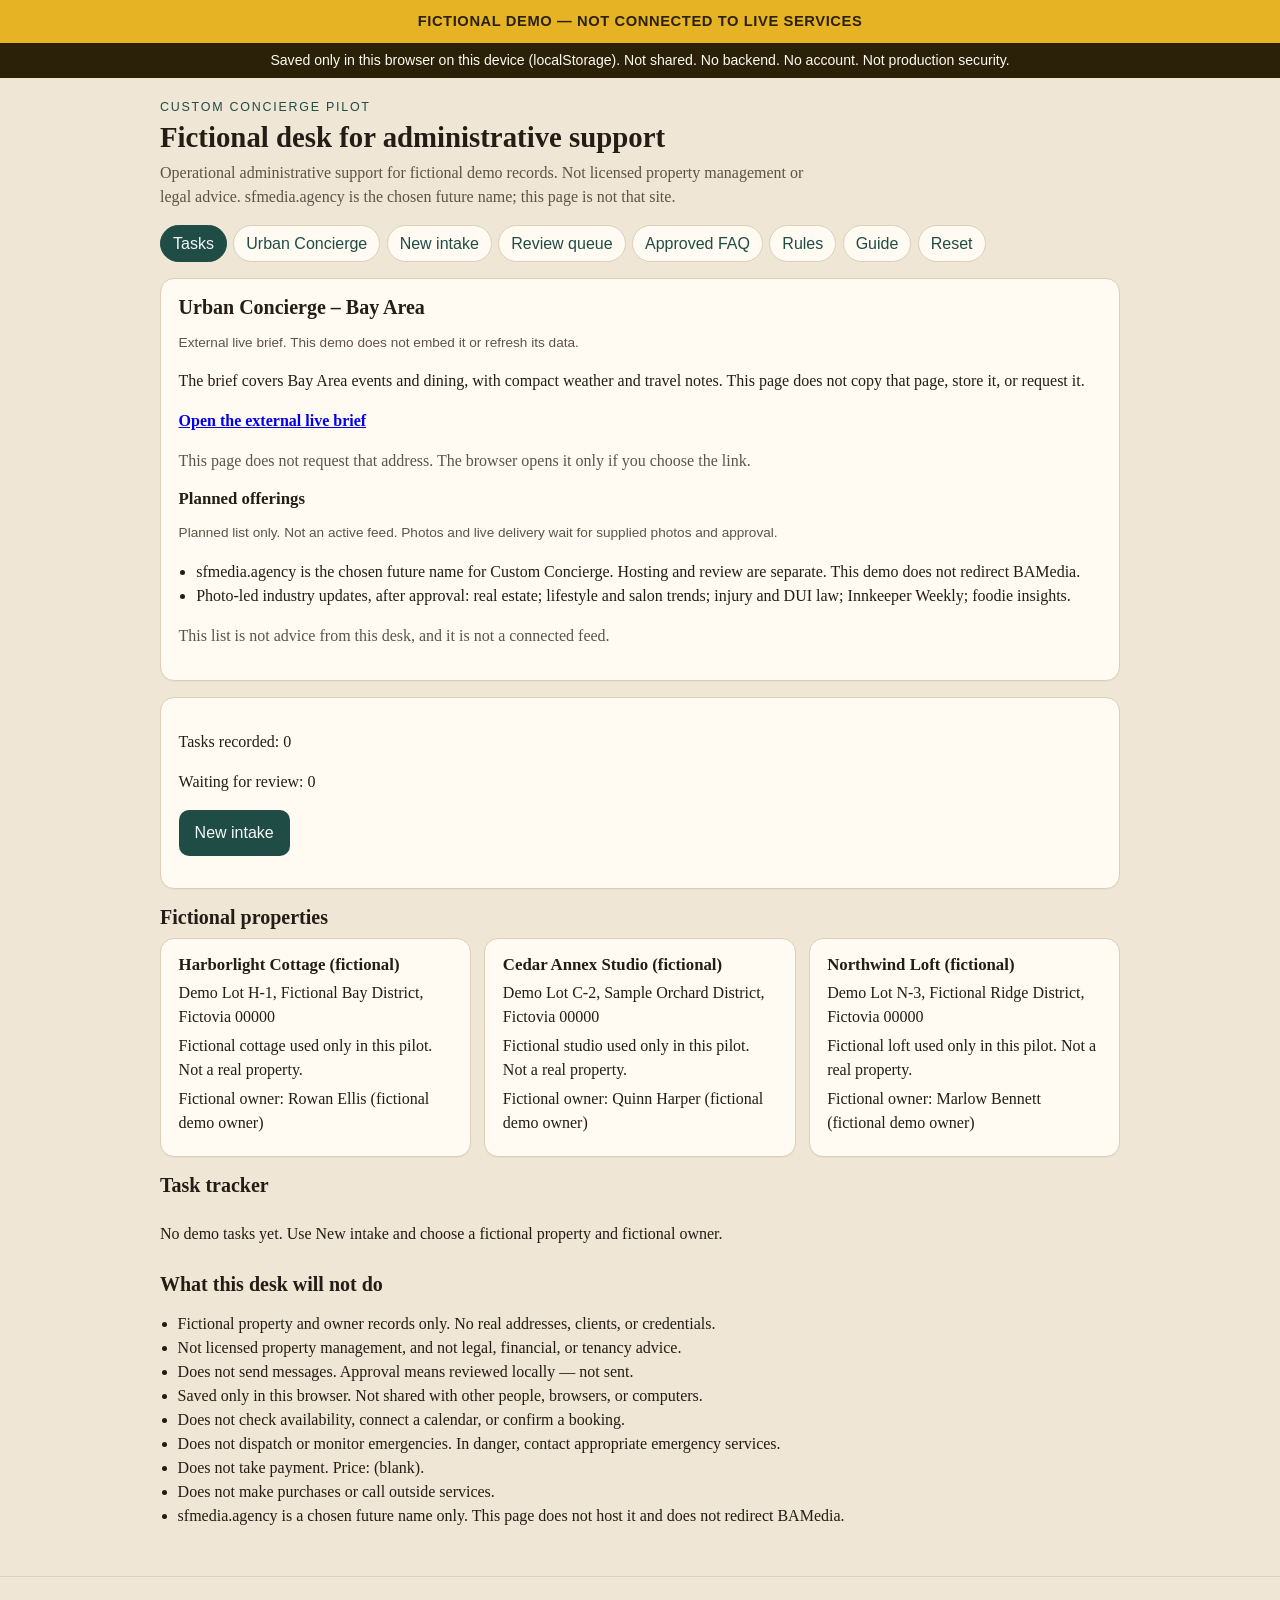
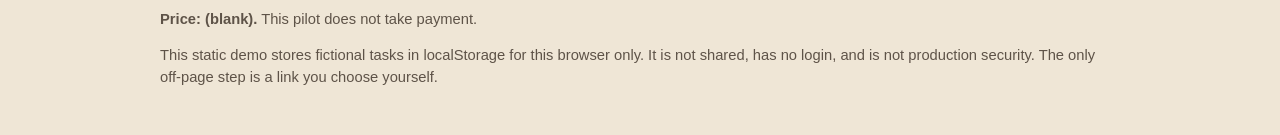
==== commit bdeb3667: "Replace the homepage redirect with the Custom Concierge demo. Serve the tested static demo from the " ====
--- a/index.html
+++ b/index.html
@@ -1 +1,38 @@
-<!doctype html><html lang="en"><head><meta charset="utf-8"><title>Moved to Bay Area Media</title><meta name="robots" content="noindex"><link rel="canonical" href="https://bamedia.agency/law/"><meta http-equiv="refresh" content="0; url=https://bamedia.agency/law/"><script>location.replace("https://bamedia.agency/law/")</script></head><body><p>This site has moved to <a href="https://bamedia.agency/law/">Bay Area Media</a>.</p></body></html>
+<!DOCTYPE html>
+<html lang="en">
+<head>
+<meta charset="utf-8">
+<meta name="viewport" content="width=device-width, initial-scale=1">
+<title>Custom Concierge Pilot</title>
+<link rel="stylesheet" href="styles.css">
+</head>
+<body>
+<p class="banner">FICTIONAL DEMO — NOT CONNECTED TO LIVE SERVICES</p>
+<p class="storage-note">Saved only in this browser on this device (localStorage). Not shared. No backend. No account. Not production security.</p>
+<header class="site-header">
+<div class="wrap">
+<p class="eyebrow">Custom Concierge Pilot</p>
+<h1>Fictional desk for administrative support</h1>
+<p class="lede">Operational administrative support for fictional demo records. Not licensed property management or legal advice. sfmedia.agency is the chosen future name; this page is not that site.</p>
+<nav class="nav" id="nav">
+<a href="#tasks">Tasks</a>
+<a href="#urban">Urban Concierge</a>
+<a href="#intake">New intake</a>
+<a href="#review">Review queue</a>
+<a href="#faq">Approved FAQ</a>
+<a href="#rules">Rules</a>
+<a href="#guide">Guide</a>
+<a href="#reset">Reset</a>
+</nav>
+</div>
+</header>
+<main id="main" class="wrap"></main>
+<footer class="site-footer">
+<div class="wrap">
+<p class="price-line"><strong>Price: (blank).</strong> This pilot does not take payment.</p>
+<p>This static demo stores fictional tasks in localStorage for this browser only. It is not shared, has no login, and is not production security. The only off-page step is a link you choose yourself.</p>
+</div>
+</footer>
+<script src="app.js"></script>
+</body>
+</html>
--- a/styles.css
+++ b/styles.css
@@ -0,0 +1,222 @@
+:root {
+  --ink: #241c15;
+  --muted: #5e5348;
+  --paper: #efe6d6;
+  --card: #fffaf2;
+  --line: #ddcfb8;
+  --accent: #1f4d45;
+  --accent-ink: #f4f7f5;
+  --banner: #2a2108;
+  --banner-bg: #e6b325;
+  --danger: #7a1f1f;
+  --danger-bg: #fde8e4;
+  --ok-bg: #e7f3ee;
+  --warn-bg: #fff4d6;
+  --shadow: 0 1px 0 rgba(36, 28, 21, 0.04);
+  color-scheme: light;
+}
+
+* { box-sizing: border-box; }
+
+body {
+  margin: 0;
+  color: var(--ink);
+  background:
+    radial-gradient(1200px 400px at 10% -10%, rgba(31, 77, 69, 0.08), transparent 50%),
+    var(--paper);
+  font-family: Georgia, "Iowan Old Style", "Palatino Linotype", Palatino, serif;
+  line-height: 1.5;
+}
+
+.banner {
+  position: sticky;
+  top: 0;
+  z-index: 5;
+  margin: 0;
+  padding: 0.65rem 1rem;
+  background: var(--banner-bg);
+  color: var(--banner);
+  text-align: center;
+  font-family: "Segoe UI", "Helvetica Neue", Helvetica, Arial, sans-serif;
+  font-weight: 700;
+  letter-spacing: 0.04em;
+  font-size: 0.92rem;
+}
+
+.wrap { width: min(960px, calc(100% - 2rem)); margin: 0 auto; }
+
+.site-header { padding: 1.25rem 0 0.5rem; }
+
+.eyebrow {
+  margin: 0;
+  font-family: "Segoe UI", "Helvetica Neue", Helvetica, Arial, sans-serif;
+  text-transform: uppercase;
+  letter-spacing: 0.14em;
+  font-size: 0.78rem;
+  color: var(--accent);
+}
+
+h1, h2, h3 { line-height: 1.2; font-weight: 650; }
+h1 { margin: 0.2rem 0 0.4rem; font-size: 1.8rem; }
+h2 { margin: 0 0 0.6rem; font-size: 1.25rem; }
+h3 { margin: 0 0 0.35rem; font-size: 1.05rem; }
+
+.lede { margin-top: 0; max-width: 42rem; color: var(--muted); }
+
+.nav {
+  display: flex;
+  flex-wrap: wrap;
+  gap: 0.4rem;
+  margin: 1rem 0 0.5rem;
+  font-family: "Segoe UI", "Helvetica Neue", Helvetica, Arial, sans-serif;
+}
+
+.nav a, .button, button, select, input, textarea {
+  font-family: "Segoe UI", "Helvetica Neue", Helvetica, Arial, sans-serif;
+}
+
+.nav a {
+  color: var(--accent);
+  text-decoration: none;
+  border: 1px solid var(--line);
+  background: var(--card);
+  border-radius: 999px;
+  padding: 0.35rem 0.75rem;
+}
+
+.nav a[aria-current="page"] {
+  background: var(--accent);
+  color: var(--accent-ink);
+  border-color: var(--accent);
+}
+
+main { padding-bottom: 2rem; }
+
+.external-brief { font-weight: 700; }
+.panel, .property, .faq {
+  background: var(--card);
+  border: 1px solid var(--line);
+  border-radius: 14px;
+  padding: 1rem 1.1rem;
+  box-shadow: var(--shadow);
+  margin: 0 0 1rem;
+}
+
+.cards { display: grid; grid-template-columns: repeat(3, 1fr); gap: 0.8rem; }
+.property p, .faq p { margin: 0.3rem 0; }
+
+.stack { display: flex; flex-direction: column; gap: 0.35rem; }
+label, legend { font-family: "Segoe UI", "Helvetica Neue", Helvetica, Arial, sans-serif; font-size: 0.92rem; }
+fieldset {
+  border: 1px solid var(--line);
+  border-radius: 12px;
+  margin: 0.4rem 0;
+  padding: 0.8rem;
+}
+input, select, textarea {
+  width: 100%;
+  padding: 0.55rem 0.65rem;
+  border: 1px solid #c9b89a;
+  border-radius: 8px;
+  background: white;
+  color: var(--ink);
+  font-size: 1rem;
+}
+textarea { resize: vertical; }
+button, .button {
+  appearance: none;
+  border: 0;
+  background: var(--accent);
+  color: var(--accent-ink);
+  border-radius: 10px;
+  padding: 0.7rem 1rem;
+  min-height: 44px;
+  text-decoration: none;
+  display: inline-flex;
+  align-items: center;
+  justify-content: center;
+  width: fit-content;
+  cursor: pointer;
+  font-size: 1rem;
+}
+button.danger { background: var(--danger); }
+button:disabled { opacity: 0.45; cursor: not-allowed; }
+
+.hint, .meta, .quiet, .lede, footer { color: var(--muted); }
+.meta { font-family: "Segoe UI", "Helvetica Neue", Helvetica, Arial, sans-serif; font-size: 0.85rem; }
+.kicker {
+  margin: 0;
+  font-family: "Segoe UI", "Helvetica Neue", Helvetica, Arial, sans-serif;
+  letter-spacing: 0.08em;
+  text-transform: uppercase;
+  color: var(--accent);
+  font-size: 0.78rem;
+}
+.status-line { font-size: 1.15rem; }
+
+.task-list { list-style: none; padding: 0; margin: 0; }
+.task-list li {
+  display: flex;
+  flex-direction: column;
+  gap: 0.15rem;
+  padding: 0.75rem 0;
+  border-bottom: 1px solid var(--line);
+}
+.task-list a { color: var(--ink); }
+
+.draft, .intake {
+  white-space: pre-wrap;
+  overflow-wrap: anywhere;
+  background: #f7f1e6;
+  border-radius: 10px;
+  padding: 0.8rem;
+  margin: 0.4rem 0 0;
+}
+
+.flag {
+  border-radius: 10px;
+  padding: 0.75rem 0.9rem;
+  font-family: "Segoe UI", "Helvetica Neue", Helvetica, Arial, sans-serif;
+}
+.flag-emergency { background: var(--danger-bg); color: var(--danger); }
+.flag-legal, .flag-tenancy, .flag-financial, .flag-scope { background: var(--warn-bg); color: #4a3410; }
+.review-result { background: var(--ok-bg); }
+.errors {
+  background: var(--danger-bg);
+  color: var(--danger);
+  border-radius: 10px;
+  padding: 0.6rem 0.9rem;
+}
+.rule-order, .rules { list-style: none; padding-left: 0; }
+.rule-order li, .rules li { margin: 0.35rem 0; }
+.rule-order .matched { font-weight: 700; color: var(--accent); }
+.history { padding-left: 1.1rem; }
+.empty { padding: 0.6rem 0; }
+
+.site-footer {
+  border-top: 1px solid var(--line);
+  padding: 1rem 0 2rem;
+  font-family: "Segoe UI", "Helvetica Neue", Helvetica, Arial, sans-serif;
+  font-size: 0.92rem;
+}
+.blank { font-weight: 700; color: var(--ink); }
+.footer-limits, .plain { padding-left: 1.1rem; }
+
+:focus-visible { outline: 3px solid var(--accent); outline-offset: 2px; }
+
+@media (max-width: 800px) {
+  .cards { grid-template-columns: 1fr; }
+  h1 { font-size: 1.45rem; }
+  .nav a { flex: 1 1 auto; text-align: center; }
+}
+
+#urban { scroll-margin-top: 4.5rem; }
+.storage-note {
+  margin: 0;
+  padding: 0.45rem 1rem;
+  background: #2a2108;
+  color: #fffaf2;
+  text-align: center;
+  font-family: "Segoe UI", "Helvetica Neue", Helvetica, Arial, sans-serif;
+  font-size: 0.88rem;
+}
